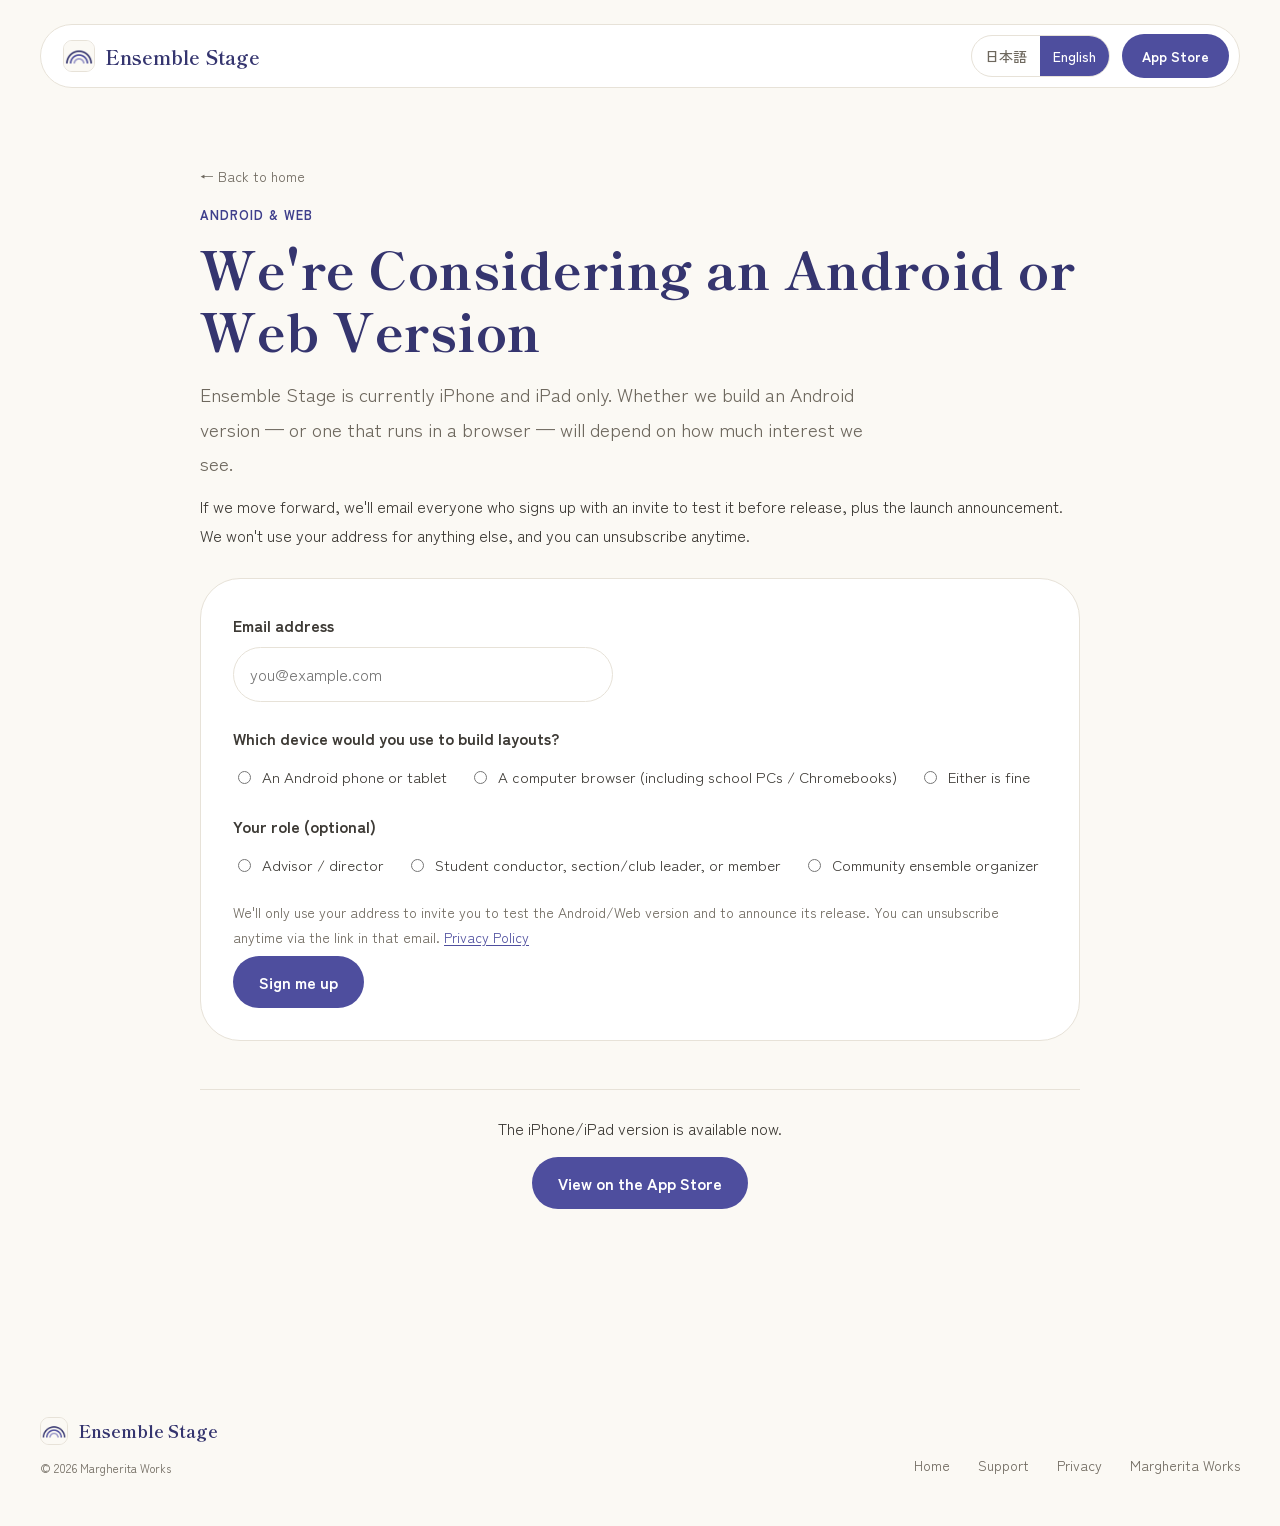
==== android/index.html @ 06848615 "サイト全面刷新（Warm LayoutパターンA）＋実素材の反映 - デザイン刷新：温かいオフホワイト＋1px線＋影なしのトークン（styles.css）を全ページへ適用   （トップ／使い方サポート" ====
<!DOCTYPE html>
<html lang="ja" data-lang="ja">
<head>
<meta charset="utf-8">
<meta name="viewport" content="width=device-width, initial-scale=1">
<title>Android &amp; Web Version — Ensemble Stage / 吹奏楽セッティング</title>
<meta name="description" content="We're deciding whether to build an Android or browser version of Ensemble Stage based on interest — sign up for pre-release testing and launch news. Android版・ブラウザ版は、ご希望の人数を見て開発を検討します。登録で先行案内をお届けします。">
<link rel="canonical" href="https://ensemble-stage.margheritaworks.com/android/">

<!-- OGP -->
<meta property="og:type" content="website">
<meta property="og:url" content="https://ensemble-stage.margheritaworks.com/android/">
<meta property="og:title" content="Android &amp; Web Version — Ensemble Stage / 吹奏楽セッティング">
<meta property="og:description" content="Android版・ブラウザ版は、ご希望の人数を見て開発を検討します。登録で先行案内をお届けします。">
<meta property="og:image" content="https://ensemble-stage.margheritaworks.com/images/og.png">
<meta property="og:image:width" content="1200">
<meta property="og:image:height" content="630">
<meta property="og:locale" content="ja_JP">
<meta name="twitter:card" content="summary_large_image">
<meta name="twitter:title" content="Android &amp; Web Version — Ensemble Stage / 吹奏楽セッティング">
<meta name="twitter:description" content="Android版・ブラウザ版は、ご希望の人数を見て開発を検討します。登録で先行案内をお届けします。">
<meta name="twitter:image" content="https://ensemble-stage.margheritaworks.com/images/og.png">

<meta name="theme-color" content="#FBF9F4">
<meta name="apple-itunes-app" content="app-id=6793795823">
<link rel="preconnect" href="https://fonts.googleapis.com">
<link rel="preconnect" href="https://fonts.gstatic.com" crossorigin>
<link rel="stylesheet" href="https://fonts.googleapis.com/css2?family=Shippori+Mincho+B1:wght@700;800&family=Zen+Kaku+Gothic+New:wght@400;500;700&display=swap">
<link rel="stylesheet" href="../styles.css?v=4">
<script src="../lang.js"></script>
</head>
<body>
<a class="skip" href="#main"><span class="lang-ja">本文へ移動</span><span class="lang-en">Skip to content</span></a>
<div class="nav-wrap">
<nav class="nav" aria-label="メイン">
<a class="brand" href="../index.html"><img class="brand__icon" src="../assets/app-icon.png" width="32" height="32" alt=""><span class="lang-ja">吹奏楽セッティング</span><span class="lang-en">Ensemble Stage</span></a>
<div class="nav__right">
<div class="lang-switch" role="group" aria-label="Language"><button data-lang-btn="ja" type="button">日本語</button><button data-lang-btn="en" type="button">English</button></div>
<a class="btn btn--primary btn--sm" href="https://apps.apple.com/jp/app/id6793795823"><span class="lang-ja">App Storeで見る</span><span class="lang-en">App Store</span></a>
</div>
</nav>
</div>

<main id="main" class="page">
  <p class="back-link"><a href="../index.html">
    <span class="lang-ja">← ホームに戻る</span><span class="lang-en">← Back to home</span>
  </a></p>
  <span class="eyebrow">ANDROID &amp; WEB</span>
  <h1>
    <span class="lang-ja">Android版・Web版を検討しています</span>
    <span class="lang-en">We're Considering an Android or Web Version</span>
  </h1>
  <p class="lead">
    <span class="lang-ja">現在は iPhone・iPad 版のみです。Android 版、またはパソコンのブラウザで使える版は、希望される方の人数を見て作るかどうかを決めます。</span>
    <span class="lang-en">Ensemble Stage is currently iPhone and iPad only. Whether we build an Android version — or one that runs in a browser — will depend on how much interest we see.</span>
  </p>
  <p class="muted">
    <span class="lang-ja">登録いただいた方には、（作ることになった場合）公開前のテスト参加のお願いと、公開のお知らせをメールでお送りします。それ以外の目的には使いません。いつでも解除できます。</span>
    <span class="lang-en">If we move forward, we'll email everyone who signs up with an invite to test it before release, plus the launch announcement. We won't use your address for anything else, and you can unsubscribe anytime.</span>
  </p>

  <form method="post" action="https://api.margheritaworks.com/wish" class="card wish-form" id="wish-form">
    <input type="hidden" name="app" value="ensemble-stage">
    <input type="hidden" name="topic" value="android">
    <input type="hidden" name="src" id="src" value="">
    <input type="hidden" name="return" value="https://ensemble-stage.margheritaworks.com/android/">

    <!-- Honeypot: hidden from people, left blank by real visitors -->
    <div class="hp" aria-hidden="true">
      <label>Website <input type="text" name="website" tabindex="-1" autocomplete="off"></label>
    </div>

    <div class="field">
      <label class="field-label" for="wish-email">
        <span class="lang-ja">メールアドレス</span><span class="lang-en">Email address</span>
      </label>
      <input type="email" id="wish-email" name="email" required maxlength="254"
             inputmode="email" autocomplete="email" placeholder="you@example.com">
    </div>

    <fieldset>
      <legend>
        <span class="lang-ja">配置図を作るとき、どの端末を使いたいですか</span>
        <span class="lang-en">Which device would you use to build layouts?</span>
      </legend>
      <div class="radio-row">
        <label>
          <input type="radio" name="platform_wish" value="android" required>
          <span class="lang-ja">Android のスマートフォン・タブレット</span><span class="lang-en">An Android phone or tablet</span>
        </label>
        <label>
          <input type="radio" name="platform_wish" value="browser" required>
          <span class="lang-ja">パソコンのブラウザ（学校の PC・Chromebook を含む）</span><span class="lang-en">A computer browser (including school PCs / Chromebooks)</span>
        </label>
        <label>
          <input type="radio" name="platform_wish" value="either" required>
          <span class="lang-ja">どちらでもよい</span><span class="lang-en">Either is fine</span>
        </label>
      </div>
    </fieldset>

    <fieldset>
      <legend>
        <span class="lang-ja">あなたの立場（任意）</span><span class="lang-en">Your role (optional)</span>
      </legend>
      <div class="radio-row">
        <label>
          <input type="radio" name="role" value="teacher">
          <span class="lang-ja">顧問・指導者</span><span class="lang-en">Advisor / director</span>
        </label>
        <label>
          <input type="radio" name="role" value="student">
          <span class="lang-ja">学生指揮者・部長・部員</span><span class="lang-en">Student conductor, section/club leader, or member</span>
        </label>
        <label>
          <input type="radio" name="role" value="community">
          <span class="lang-ja">一般団体の運営</span><span class="lang-en">Community ensemble organizer</span>
        </label>
      </div>
    </fieldset>

    <p class="hint">
      <span class="lang-ja">登録いただいたアドレスは、Android 版・Web 版のテスト参加のお願いと公開のお知らせにのみ使います。メール内のリンクからいつでも解除できます。</span>
      <span class="lang-en">We'll only use your address to invite you to test the Android/Web version and to announce its release. You can unsubscribe anytime via the link in that email.</span>
      <a href="../privacy.html"><span class="lang-ja">プライバシーポリシー</span><span class="lang-en">Privacy Policy</span></a>
    </p>

    <button type="submit" class="btn btn--primary submit" id="wish-submit">
      <span class="lang-ja">Android版・Web版を希望する</span><span class="lang-en">Sign me up</span>
    </button>
  </form>

  <div id="thanks" class="flash">
    <span class="lang-ja">登録しました。作ることになったら、テストのお願いをメールでお送りします。</span>
    <span class="lang-en">You're signed up. If we move forward, we'll email you with a testing invite.</span>
  </div>
  <div id="error-email" class="flash flash-error">
    <span class="lang-ja">メールアドレスの形式を確認してください。</span>
    <span class="lang-en">Please check that your email address is valid.</span>
  </div>
  <div id="error-platform" class="flash flash-error">
    <span class="lang-ja">端末の希望を選んでください。</span>
    <span class="lang-en">Please choose a device.</span>
  </div>
  <div id="error-rate" class="flash flash-error">
    <span class="lang-ja">しばらく時間をおいて、もう一度お試しください。</span>
    <span class="lang-en">Please wait a bit and try again.</span>
  </div>

  <p style="margin-top:48px; padding-top:24px; border-top:1px solid var(--line); text-align:center;">
    <span class="lang-ja">iPhone・iPad 版はこちらからご利用いただけます。</span>
    <span class="lang-en">The iPhone/iPad version is available now.</span>
    <br>
    <a class="btn btn--primary" href="https://apps.apple.com/jp/app/id6793795823" target="_blank" rel="noopener" style="margin-top:14px;">
      <span class="lang-ja">App Storeで見る</span><span class="lang-en">View on the App Store</span>
    </a>
  </p>
</main>

<footer class="footer container">
<div class="footer__brand"><a class="brand" href="../index.html"><img class="brand__icon" src="../assets/app-icon.png" width="28" height="28" alt=""><span class="lang-ja">吹奏楽セッティング</span><span class="lang-en">Ensemble Stage</span></a><small>© 2026 Margherita Works</small></div>
<ul class="footer__links">
<li><a href="../index.html"><span class="lang-ja">ホーム</span><span class="lang-en">Home</span></a></li>
<li><a href="../support.html"><span class="lang-ja">使い方・サポート</span><span class="lang-en">Support</span></a></li>
<li><a href="../privacy.html"><span class="lang-ja">プライバシーポリシー</span><span class="lang-en">Privacy</span></a></li>
<li><a href="https://margheritaworks.com">Margherita Works</a></li>
</ul>
</footer>

<script>
  // Copy ?src= (e.g. ?src=faq) into the hidden field. The form still works with JS disabled.
  document.getElementById('src').value =
    (new URLSearchParams(location.search).get('src') || '').slice(0, 16);
  // Prevent double submission while still allowing normal (non-JS) form posting.
  document.getElementById('wish-form').addEventListener('submit', function () {
    var btn = document.getElementById('wish-submit');
    btn.disabled = true;
    setTimeout(function () { btn.disabled = false; }, 8000);
  });
</script>
<script defer src="https://static.cloudflareinsights.com/beacon.min.js" data-cf-beacon='{"token": "080f9a36ec824583b4e20d654374ac38"}'></script>
</body>
</html>
---- styles.css ----
/* 吹奏楽セッティング サポートサイト — パターンA「ギャラリー」
   トークンの正本は docs/sitedesign_update/DESIGN.md。値を変えるときは両方を更新する。 */

:root {
  /* 面 */
  --bg: #FBF9F4;            /* brandCanvas：ページ背景 */
  --surface: #FFFFFF;       /* カード・ナビ */
  --fill: #EFECE4;          /* 動画の下地 */
  --line: #E7E2D8;          /* hairline：1px の境界線 */
  /* 文字 */
  --heading: #35356F;       /* brandArchOuter：見出し */
  --text: #3D3A35;          /* 本文 */
  --muted: #6E685E;         /* 補助（textSecondary を AA 用に濃くした値） */
  /* アクセント */
  --accent: #4E4E9E;
  --on-accent: #FFFFFF;
  --accent-tint: #E9E9F6;
  --on-accent-tint: #3F3F8C;
  --arch-inner: #9A98C9;    /* 波線・タグの線 */
  /* 装飾（楽器色・背景のにじみ専用） */
  --wash-flute: #B8D654;
  --wash-sax: #F5CC47;
  --wash-trumpet: #D961A8;
  --wash-trombone: #8F75C2;
  --wash-arch: #9A98C9;

  --font-display: "Shippori Mincho B1", "Hiragino Mincho ProN", "Yu Mincho", serif;
  --font-body: "Zen Kaku Gothic New", "Hiragino Sans", "Hiragino Kaku Gothic ProN", "Yu Gothic", sans-serif;

  --r-card: 40px;
  --r-media: 30px;
  --r-frame: 64px;
  --r-pill: 999px;

  --page-max: 1200px;
  --gutter: 24px;
  --section-gap: 120px;
  --card-pad: 32px;
}

*, *::before, *::after { box-sizing: border-box; }
html { scroll-behavior: smooth; scroll-padding-top: calc(96px + env(safe-area-inset-top, 0px)); -webkit-text-size-adjust: 100%; }
body {
  margin: 0;
  background: var(--bg);
  color: var(--text);
  font-family: var(--font-body);
  font-size: 16px;
  line-height: 1.8;
  padding-top: env(safe-area-inset-top, 0px);
  padding-bottom: env(safe-area-inset-bottom, 0px);
}
img, video { max-width: 100%; height: auto; display: block; }
a { color: inherit; }
h1, h2, h3 { font-family: var(--font-display); color: var(--heading); letter-spacing: 0.01em; margin: 0; }
p { margin: 0; }
ul, ol { margin: 0; padding: 0; list-style: none; }
:focus-visible { outline: 2px solid var(--accent); outline-offset: 3px; border-radius: 8px; }

.skip { position: absolute; left: -9999px; }
.skip:focus { left: 16px; top: 16px; z-index: 10; background: var(--surface); padding: 8px 16px; border-radius: var(--r-pill); }

.container { width: min(var(--page-max), 100% - 2 * var(--gutter)); margin-inline: auto; }

/* ボタン：すべてピル。塗りは 1 画面 1〜2 個まで */
.btn {
  display: inline-flex; align-items: center; justify-content: center; gap: 8px;
  min-height: 52px; padding: 0 26px; border-radius: var(--r-pill);
  font: 700 16px/1 var(--font-body); text-decoration: none; white-space: nowrap;
  transition: opacity .08s ease-out;
}
.btn:active { opacity: .82; }
.btn--sm { min-height: 44px; padding: 0 20px; font-size: 14px; }
.btn--primary { background: var(--accent); color: var(--on-accent); }
.btn--ghost { background: var(--surface); color: var(--text); border: 1px solid var(--line); }

/* ナビ：浮いたピル */
.nav-wrap { position: sticky; top: 0; z-index: 5; padding: 24px var(--gutter) 0; top: env(safe-area-inset-top, 0px); }
.nav {
  max-width: var(--page-max); margin: 0 auto; height: 64px;
  background: var(--surface); border: 1px solid var(--line); border-radius: 40px;
  padding: 0 10px 0 22px; display: flex; align-items: center; justify-content: space-between; gap: 16px;
}
.brand { display: inline-flex; align-items: center; gap: 10px; text-decoration: none; color: var(--heading); font: 700 19px/1 var(--font-display); }
.nav__links { display: flex; gap: 30px; font-size: 15px; font-weight: 500; }
.nav__links a { text-decoration: none; }
.nav__links a:hover { color: var(--accent); }

/* ヒーロー */
.hero { padding: 88px 0 64px; display: flex; flex-direction: column; align-items: center; gap: 28px; text-align: center; }
.tag { display: inline-flex; padding: 6px 14px; border-radius: var(--r-pill); border: 1px solid var(--arch-inner); color: var(--on-accent-tint); font-size: 14px; font-weight: 500; line-height: 1.5; }
.hero h1 { font-size: clamp(40px, 6.2vw, 76px); line-height: 1.2; font-weight: 800; }
.mark { position: relative; display: inline-block; }
.squiggle { position: absolute; left: -6px; bottom: -0.14em; width: calc(100% + 12px); height: 0.3em; }
.squiggle path { fill: none; stroke: var(--arch-inner); stroke-width: 7; stroke-linecap: round; }
.lead { max-width: 700px; font-size: clamp(16px, 1.6vw, 19px); }
.actions { display: flex; gap: 12px; flex-wrap: wrap; justify-content: center; padding-top: 4px; }

/* 製品画面の枠：背景のにじみは画像の後ろだけに使う */
.showcase { position: relative; overflow: hidden; padding: 40px var(--gutter); }
.showcase__wash i { position: absolute; display: block; filter: blur(2px); }
.showcase__wash i:nth-child(1) { left: 3%;  top: 8%;  width: 36%; height: 55%; background: var(--wash-flute);    opacity: .30; border-radius: 46% 54% 58% 42% / 52% 44% 56% 48%; }
.showcase__wash i:nth-child(2) { right: -2%; top: 2%; width: 39%; height: 58%; background: var(--wash-trumpet);  opacity: .20; border-radius: 58% 42% 40% 60% / 44% 56% 44% 56%; }
.showcase__wash i:nth-child(3) { left: 18%; bottom: -6%; width: 44%; height: 52%; background: var(--wash-sax);   opacity: .30; border-radius: 50% 50% 42% 58% / 58% 46% 54% 42%; }
.showcase__wash i:nth-child(4) { right: 0;  bottom: 0;  width: 33%; height: 48%; background: var(--wash-trombone); opacity: .25; border-radius: 44% 56% 60% 40%; }
.showcase__wash i:nth-child(5) { left: 42%; top: 15%;  width: 29%; height: 45%; background: var(--wash-arch);     opacity: .35; border-radius: 50%; }
.showcase__frame {
  position: relative; max-width: 1160px; margin: 0 auto;
  background: rgba(255, 255, 255, .72); border: 1px solid rgba(231, 226, 216, .9);
  border-radius: var(--r-frame); padding: clamp(20px, 4vw, 40px) clamp(12px, 3vw, 40px);
  display: flex; justify-content: center;
}
.showcase__frame img { width: min(1000px, 100%); }

/* 想定する利用者 */
.audience { padding-top: 72px; display: flex; flex-direction: column; align-items: center; gap: 22px; text-align: center; }
.audience p { font-size: 15px; color: var(--muted); }
.audience ul { display: flex; flex-wrap: wrap; justify-content: center; gap: 12px 44px; font-size: 20px; font-weight: 700; }

/* セクション共通 */
.section { padding-top: var(--section-gap); }
.section__head { display: flex; flex-direction: column; align-items: center; gap: 16px; text-align: center; margin-bottom: 56px; }
.section__head h2 { font-size: clamp(32px, 4vw, 48px); line-height: 1.25; font-weight: 800; }
.section__head p { max-width: 640px; font-size: 18px; }

.grid { display: grid; gap: var(--gutter); }
.grid--2 { grid-template-columns: repeat(2, minmax(0, 1fr)); }
.grid--3 { grid-template-columns: repeat(3, minmax(0, 1fr)); }
.grid--4 { grid-template-columns: repeat(4, minmax(0, 1fr)); gap: 20px; }

/* カード：白・1px 線・角丸 40・影なし */
.card { background: var(--surface); border: 1px solid var(--line); border-radius: var(--r-card); }
.feature { padding: var(--card-pad); display: flex; flex-direction: column; gap: 16px; }
.feature h3 { font-size: 26px; line-height: 1.35; font-weight: 800; margin-top: 6px; }
.card__visual { height: 210px; border-radius: 26px; background: var(--accent-tint); padding: 22px; overflow: hidden; display: flex; align-items: center; justify-content: center; }
.icon-badge { width: 48px; height: 48px; border-radius: var(--r-pill); background: var(--accent-tint); color: var(--on-accent-tint); display: inline-flex; align-items: center; justify-content: center; }

/* 楽器色の丸（色はアプリの InstrumentStyle と同じ） */
.inst { width: 50px; height: 50px; border-radius: var(--r-pill); background: var(--c); color: var(--fg); font: 700 13px/1 var(--font-body); display: inline-flex; align-items: center; justify-content: center; flex-shrink: 0; }
.inst--sm { width: 30px; height: 30px; font-size: 10px; }
.inst--lg { width: 64px; height: 64px; font-size: 16px; }
.inst--guest { border: 2px dashed #FFFFFF; outline: 2px dashed var(--heading); outline-offset: 4px; }

.roster { width: 100%; background: var(--surface); border: 1px solid var(--line); border-radius: 14px; overflow: hidden; }
.roster li { display: flex; align-items: center; gap: 10px; padding: 9px 12px; }
.roster li + li { border-top: 1px solid #F4F1EA; }
.roster__name { flex-grow: 1; display: flex; flex-direction: column; font-size: 13px; font-weight: 700; color: #211F1C; line-height: 1.4; }
.roster__name small { font-size: 10px; font-weight: 400; color: var(--muted); }
.chip { font-size: 10px; padding: 2px 8px; border-radius: var(--r-pill); background: #F3F0E9; color: var(--muted); }
.palette { display: grid; grid-template-columns: repeat(5, minmax(0, 1fr)); gap: 12px; justify-items: center; }
.guest { margin: 0; display: flex; gap: 40px; }
.guest > span { display: flex; flex-direction: column; align-items: center; gap: 10px; }
.guest figcaption { font-size: 13px; }

/* 動画 */
.videos { display: grid; grid-template-columns: 1.6fr 1fr; gap: var(--gutter); }
.video { padding: 12px; display: flex; flex-direction: column; }
.video__media { position: relative; height: 470px; border-radius: var(--r-media); overflow: hidden; background: var(--fill); }
.video__media video { width: 100%; height: 100%; object-fit: contain; }
.video__play {
  position: absolute; inset: 0; margin: auto; width: max-content; height: max-content;
  display: inline-flex; align-items: center; gap: 14px; padding: 10px 22px 10px 10px;
  border-radius: var(--r-pill); border: 1px solid var(--line); background: rgba(255, 255, 255, .94);
  color: #211F1C; font: 700 15px/1 var(--font-body); cursor: pointer;
}
.video__play { z-index: 1; }
.video__play[hidden] { display: none; }
.video__media:has(.video__play:not([hidden]))::after { content: ""; position: absolute; inset: 0; background: rgba(33, 31, 28, .18); }
.video__play-icon { width: 60px; height: 60px; border-radius: var(--r-pill); background: var(--accent); color: var(--on-accent); display: inline-flex; align-items: center; justify-content: center; }
.video--ipad .video__play-icon { width: 76px; height: 76px; }
.video__body { padding: 20px 20px 16px; display: flex; flex-direction: column; gap: 6px; }
.video__body h3 { font-size: 22px; font-weight: 800; }
.video__body p { font-size: 15px; line-height: 1.7; }

/* はじめかた（順番のある内容なので番号を付ける） */
.step { padding: 28px; display: flex; flex-direction: column; gap: 12px; }
.step__num { width: 40px; height: 40px; border-radius: var(--r-pill); background: var(--accent-tint); color: var(--on-accent-tint); font-weight: 700; font-size: 17px; display: inline-flex; align-items: center; justify-content: center; }
.step h3 { font-size: 20px; line-height: 1.4; font-weight: 800; }
.step p { font-size: 15px; line-height: 1.75; }

/* よくある質問 */
.faq { max-width: 960px; margin: 0 auto; padding: 8px 48px; }
.faq details + details { border-top: 1px solid var(--line); }
.faq summary { list-style: none; display: flex; justify-content: space-between; align-items: center; gap: 20px; padding: 26px 0; cursor: pointer; min-height: 44px; }
.faq summary::-webkit-details-marker { display: none; }
.faq summary h3 { font-size: 20px; font-weight: 700; line-height: 1.5; }
.faq .chev { color: var(--muted); flex-shrink: 0; transition: transform .08s ease-out; }
.faq details[open] .chev { transform: rotate(180deg); }
.faq details p { padding-bottom: 26px; max-width: 820px; }

/* お問い合わせ */
.contact { padding: 40px; display: flex; flex-direction: column; gap: 14px; align-items: flex-start; color: var(--on-accent-tint); }
.contact--primary { background: var(--accent-tint); }
.contact h2 { font-size: 28px; font-weight: 800; }
.contact p { color: var(--text); }
.contact .btn { margin-top: 8px; min-height: 48px; font-size: 15px; }

/* フッター */
.footer { padding: 64px 0 48px; margin-top: var(--section-gap); display: flex; justify-content: space-between; align-items: flex-end; gap: 24px; flex-wrap: wrap; color: var(--muted); font-size: 14px; }
.footer__brand { display: flex; flex-direction: column; gap: 12px; }
.footer .brand { font-size: 17px; }
.footer__links { display: flex; gap: 28px; flex-wrap: wrap; }
.footer__links a { text-decoration: none; }

/* レスポンシブ */
@media (max-width: 1024px) {
  :root { --section-gap: 96px; }
  .grid--3 { grid-template-columns: repeat(2, minmax(0, 1fr)); }
  .grid--4 { grid-template-columns: repeat(2, minmax(0, 1fr)); }
  .videos { grid-template-columns: 1fr; }
  .video__media { height: auto; aspect-ratio: 16 / 11; }
  .video--iphone .video__media { aspect-ratio: 4 / 5; max-height: 560px; }
  .nav__links { gap: 20px; }
}
@media (max-width: 760px) {
  :root { --gutter: 16px; --section-gap: 80px; --card-pad: 24px; --r-card: 28px; --r-frame: 36px; }
  .nav-wrap { padding-top: 12px; }
  .nav { height: 56px; padding-left: 16px; }
  .nav__links { display: none; }
  .brand span { font-size: 16px; }
  .hero { padding: 56px 0 40px; }
  .actions .btn { width: 100%; }
  .grid--2, .grid--3, .grid--4 { grid-template-columns: 1fr; }
  .audience ul { font-size: 16px; gap: 8px 20px; }
  .section__head { margin-bottom: 36px; }
  .section__head p { font-size: 16px; }
  .feature h3 { font-size: 22px; }
  .faq { padding: 4px 24px; }
  .faq summary h3 { font-size: 17px; }
  .contact { padding: 28px; }
}
@media (max-width: 420px) {
  .btn--sm span { display: none; }
  .btn--sm { width: 44px; padding: 0; }
}
@media (prefers-reduced-motion: reduce) {
  html { scroll-behavior: auto; }
  * { transition: none !important; }
}

/* ============================================================
   追加：実アプリアイコン・ヒーロー背景写真・サブページ（使い方 / プライバシー / Android希望）
   ============================================================ */

/* 言語切り替え（サブページはバイリンガル。<html data-lang> で切り替え） */
html[data-lang="en"] .lang-ja { display: none !important; }
html[data-lang="ja"] .lang-en { display: none !important; }

/* ブランド：実アプリアイコンのタイル */
.brand__icon { width: 32px; height: 32px; border-radius: 9px; border: 1px solid var(--line); display: block; flex-shrink: 0; background: var(--bg); }
.footer .brand__icon { width: 28px; height: 28px; }

/* ヒーロー背景写真（差し替え用プレースホルダ）。full-bleed の帯として置く */
.topband { position: relative; }
.hero-photo { position: absolute; inset: 0; z-index: 0; overflow: hidden; background: url("assets/hero-photo.png?v=3") center 68% / cover no-repeat; }
.hero-photo::after { content: ""; position: absolute; inset: 0; background: linear-gradient(180deg, rgba(251,249,244,.68) 0%, rgba(251,249,244,.78) 44%, rgba(251,249,244,.90) 76%, rgba(251,249,244,.98) 92%, var(--bg) 100%); }
.topband .hero { position: relative; z-index: 1; }
/* 写真の上でも見出しが読めるよう、淡いクリームの光彩で文字を分離する */
.topband .hero h1 { text-shadow: 0 1px 12px rgba(251,249,244,.85), 0 0 2px rgba(251,249,244,.9); }
.topband .hero .lead, .topband .hero .tag { text-shadow: 0 1px 8px rgba(251,249,244,.9); }

/* 浮いたナビの右側（サブページ：言語切り替え＋App Store） */
.nav__right { display: inline-flex; align-items: center; gap: 12px; }
.lang-switch { display: inline-flex; flex-shrink: 0; border: 1px solid var(--line); border-radius: var(--r-pill); overflow: hidden; background: var(--surface); }
.lang-switch button { border: 0; background: transparent; color: var(--muted); font: 500 14px/1 var(--font-body); padding: 8px 13px; min-height: 40px; cursor: pointer; white-space: nowrap; }
.lang-switch button.active { background: var(--accent); color: var(--on-accent); }

/* 読みもの（プロース）ページ */
.page { width: min(880px, 100% - 2 * var(--gutter)); margin-inline: auto; padding-top: 64px; padding-bottom: 24px; }
.page .eyebrow { display: block; color: var(--on-accent-tint); font-size: 13px; font-weight: 700; letter-spacing: .08em; margin-bottom: 10px; }
.page h1 { font-size: clamp(32px, 5vw, 52px); line-height: 1.2; font-weight: 800; }
.page .lead { font-size: clamp(16px, 1.6vw, 19px); color: var(--muted); margin-top: 16px; }
.page h2 { font-size: clamp(24px, 3vw, 32px); line-height: 1.3; font-weight: 800; margin-top: 64px; padding-top: 28px; border-top: 1px solid var(--line); }
.page h3 { font-size: 20px; line-height: 1.4; font-weight: 700; margin-top: 32px; }
.page p { margin-top: 12px; }
.page a { color: var(--accent); text-decoration: underline; text-underline-offset: 2px; }
.page ul, .page ol { padding-left: 1.3em; margin-top: 12px; }
.page ul { list-style: disc; }
.page ol { list-style: decimal; }
.page li { margin: 8px 0; }
.page code { font-family: ui-monospace, SFMono-Regular, Menlo, Consolas, monospace; background: var(--fill); padding: 1px 6px; border-radius: 6px; font-size: .92em; }
.page pre.mono { font-family: ui-monospace, SFMono-Regular, Menlo, Consolas, monospace; display: block; padding: 16px 18px; margin-top: 14px; overflow-x: auto; border: 1px solid var(--line); border-radius: 18px; background: var(--surface); font-size: 14px; line-height: 1.7; }
.page table { width: 100%; border-collapse: collapse; margin-top: 16px; font-size: 15px; background: var(--surface); border: 1px solid var(--line); border-radius: 18px; overflow: hidden; }
.page th, .page td { text-align: left; padding: 11px 14px; border-bottom: 1px solid var(--line); }
.page th { background: var(--fill); font-weight: 700; }
.page tr:last-child td { border-bottom: 0; }
.note { background: var(--accent-tint); border: 1px solid #D9D8EE; border-radius: 18px; padding: 16px 18px; margin-top: 18px; color: var(--on-accent-tint); }
.back-link { margin-bottom: 14px; font-size: 14px; }
.back-link a { color: var(--muted); text-decoration: none; }
.back-link a:hover { color: var(--accent); }

/* プロース内のボタン：ピル塗り（.page a の色指定に負けないよう明示） */
.page .btn { text-decoration: none; }
.page .btn--primary { color: var(--on-accent); }
.page .btn--ghost { color: var(--text); }

/* 目次つき 2 カラム（サポートページ） */
.doc { display: grid; grid-template-columns: 236px minmax(0, 1fr); gap: 48px; align-items: start; padding-top: 40px; padding-bottom: 24px; }
.doc > .page { width: auto; max-width: 760px; margin-inline: 0; padding-top: 0; padding-bottom: 0; }
.toc { position: sticky; top: calc(96px + env(safe-area-inset-top, 0px)); align-self: start; max-height: calc(100vh - 120px); overflow-y: auto; }
.toc .back-link { margin-bottom: 16px; }
.toc .back-link a { display: inline-flex; align-items: center; gap: 6px; color: var(--muted); text-decoration: none; font-size: 14px; }
.toc .back-link a:hover { color: var(--accent); }
.toc__title { font-size: 12px; font-weight: 700; letter-spacing: .08em; color: var(--muted); margin: 4px 0 8px 12px; }
.toc ol { list-style: none; padding: 0; margin: 0; counter-reset: none; }
.toc li { margin: 0; }
.toc a { display: block; padding: 7px 12px; border-radius: 10px; color: var(--muted); text-decoration: none; font-size: 14px; line-height: 1.4; }
.toc a:hover { background: var(--fill); color: var(--text); }
@media (max-width: 900px) {
  .doc { grid-template-columns: 1fr; }
  .toc { display: none; }
}

/* ステップ番号付きリスト（プロース内） */
.page ol.steps { counter-reset: step; list-style: none; padding-left: 0; }
.page ol.steps > li { position: relative; padding-left: 46px; margin: 14px 0; }
.page ol.steps > li::before { counter-increment: step; content: counter(step); position: absolute; left: 0; top: 0; width: 32px; height: 32px; border-radius: var(--r-pill); background: var(--accent-tint); color: var(--on-accent-tint); font-weight: 700; font-size: 15px; display: inline-flex; align-items: center; justify-content: center; }

/* スクリーンショット */
.shots { display: flex; flex-wrap: wrap; gap: 20px; justify-content: center; margin-top: 20px; }
.shots figure { flex: 1 1 240px; max-width: 300px; margin: 0; text-align: center; }
.shots img { width: 100%; border: 1px solid var(--line); border-radius: 22px; background: var(--surface); }
.shots figcaption { color: var(--muted); font-size: 14px; margin-top: 10px; }

/* Android・Web版の希望フォーム */
.wish-form { margin: 28px 0; padding: var(--card-pad); }
.wish-form .field { margin-bottom: 22px; }
.wish-form .field-label { display: block; font-weight: 700; margin-bottom: 8px; }
.wish-form input[type="email"] { width: 100%; max-width: 380px; padding: 12px 16px; border: 1px solid var(--line); border-radius: var(--r-pill); font: inherit; background: var(--surface); color: var(--text); }
.wish-form textarea { width: 100%; padding: 12px 16px; border: 1px solid var(--line); border-radius: 18px; font: inherit; line-height: 1.7; background: var(--surface); color: var(--text); resize: vertical; min-height: 132px; }
.wish-form input[type="email"]:focus-visible, .wish-form input[type="radio"]:focus-visible, .wish-form textarea:focus-visible { outline: 2px solid var(--accent); outline-offset: 2px; }
.wish-form fieldset { border: 0; padding: 0; margin: 0 0 22px; }
.wish-form legend { font-weight: 700; margin-bottom: 10px; padding: 0; }
.wish-form .radio-row { display: flex; flex-wrap: wrap; gap: 10px 22px; }
.wish-form .radio-row label { display: flex; align-items: center; gap: 8px; font-size: 15px; cursor: pointer; }
.wish-form .hint { color: var(--muted); font-size: 14px; margin-top: 12px; }
.wish-form .submit { border: 0; cursor: pointer; margin-top: 6px; }
.wish-form .submit:disabled { opacity: .6; cursor: default; }
.hp { position: absolute; left: -9999px; width: 1px; height: 1px; overflow: hidden; }
.flash { display: none; margin-top: 20px; padding: 16px 18px; border-radius: 18px; background: var(--accent-tint); color: var(--on-accent-tint); }
.flash-error { background: #FBEAEA; color: #7A2E2E; }
.flash:target { display: block; }

@media (max-width: 760px) {
  .page h2 { margin-top: 48px; }
}
@media (max-width: 420px) {
  .lang-switch button { padding: 8px 10px; }
}
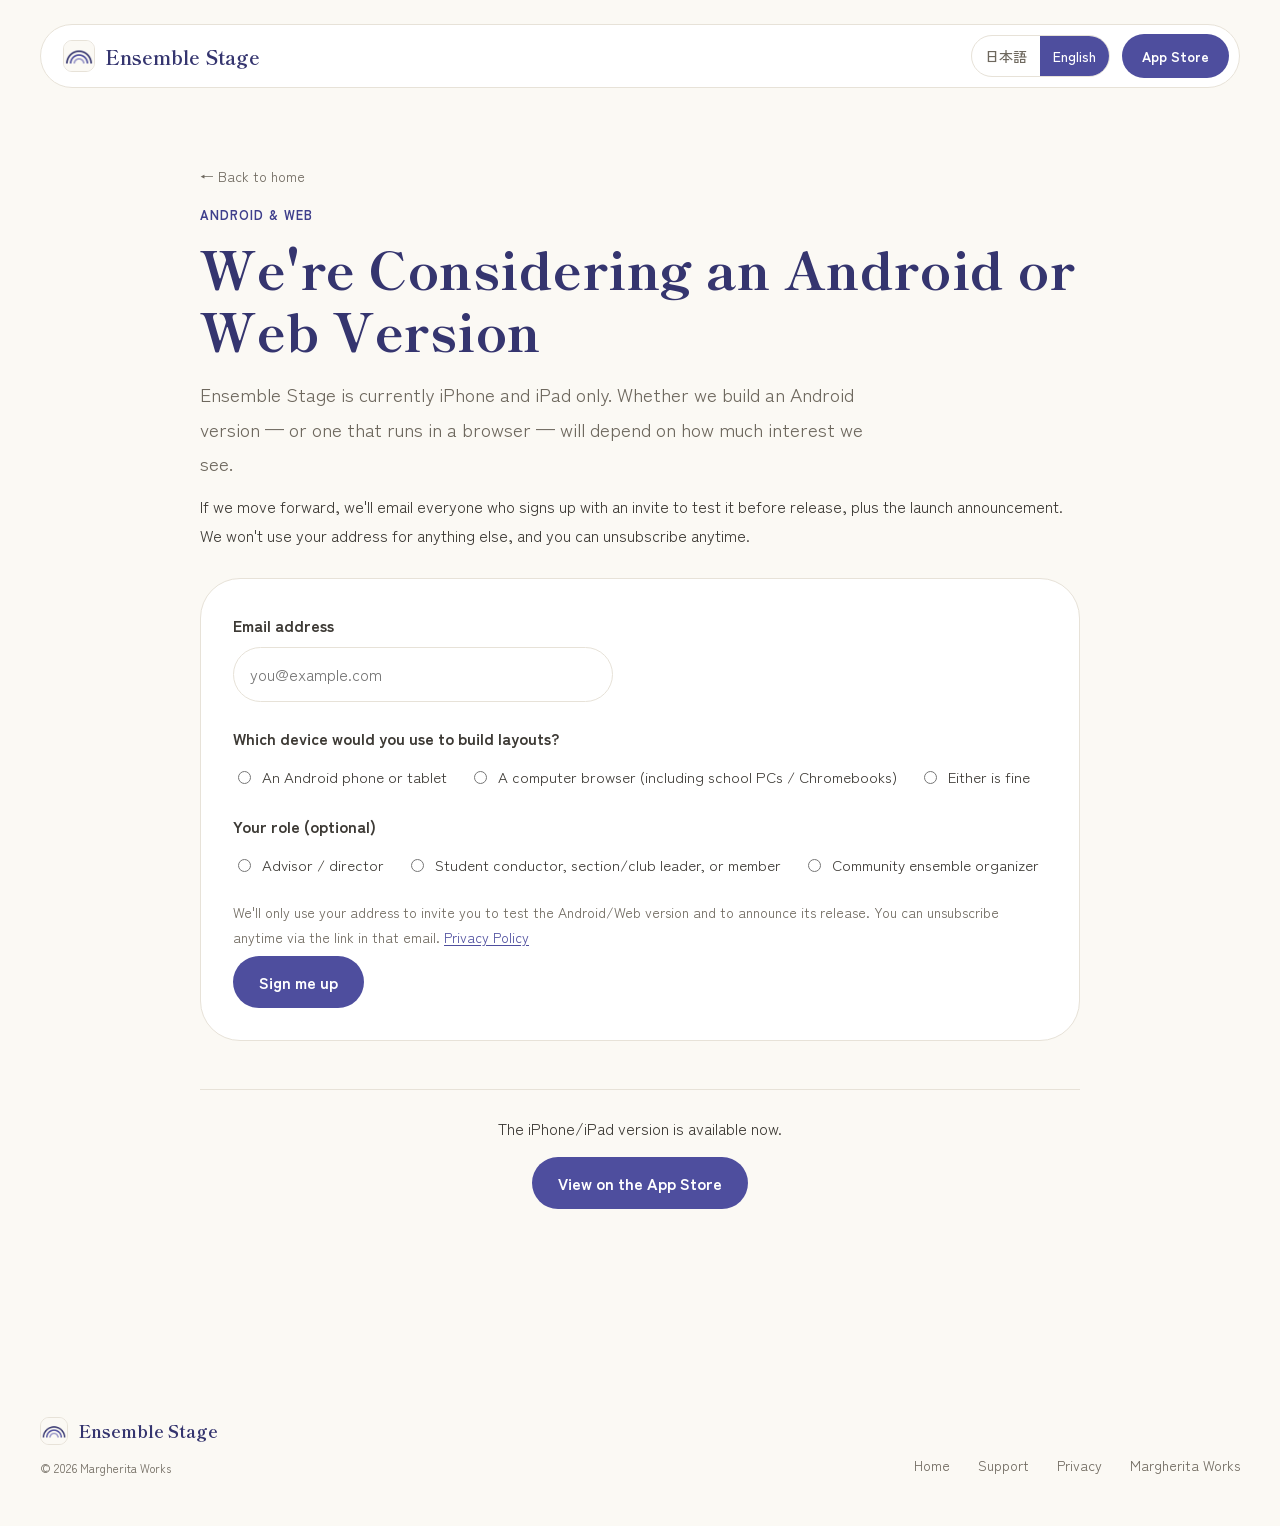
==== commit d0bf7e13: "モバイルのナビに「サポート」リンクを常時表示 - スマホ幅ではナビのリンク一覧が非表示になり、サポートページへ入れなかった問題に対応。 - ブランドとApp Storeボタンの間に、モバイルのみ表示す" ====
--- a/android/index.html
+++ b/android/index.html
@@ -26,7 +26,7 @@
 <link rel="preconnect" href="https://fonts.googleapis.com">
 <link rel="preconnect" href="https://fonts.gstatic.com" crossorigin>
 <link rel="stylesheet" href="https://fonts.googleapis.com/css2?family=Shippori+Mincho+B1:wght@700;800&family=Zen+Kaku+Gothic+New:wght@400;500;700&display=swap">
-<link rel="stylesheet" href="../styles.css?v=4">
+<link rel="stylesheet" href="../styles.css?v=6">
 <script src="../lang.js"></script>
 </head>
 <body>
--- a/styles.css
+++ b/styles.css
@@ -81,10 +81,12 @@
   background: var(--surface); border: 1px solid var(--line); border-radius: 40px;
   padding: 0 10px 0 22px; display: flex; align-items: center; justify-content: space-between; gap: 16px;
 }
-.brand { display: inline-flex; align-items: center; gap: 10px; text-decoration: none; color: var(--heading); font: 700 19px/1 var(--font-display); }
+.brand { display: inline-flex; align-items: center; gap: 10px; text-decoration: none; color: var(--heading); font: 700 19px/1 var(--font-display); white-space: nowrap; }
 .nav__links { display: flex; gap: 30px; font-size: 15px; font-weight: 500; }
 .nav__links a { text-decoration: none; }
 .nav__links a:hover { color: var(--accent); }
+/* モバイルで常時見えるサポートリンク（デスクトップは nav__links が担う） */
+.nav__support { display: none; }
 
 /* ヒーロー */
 .hero { padding: 88px 0 64px; display: flex; flex-direction: column; align-items: center; gap: 28px; text-align: center; }
@@ -217,6 +219,7 @@
   .nav-wrap { padding-top: 12px; }
   .nav { height: 56px; padding-left: 16px; }
   .nav__links { display: none; }
+  .nav__support { display: inline-flex; align-items: center; min-height: 44px; padding: 0 12px; margin-left: auto; color: var(--accent); font-weight: 700; font-size: 14px; text-decoration: none; white-space: nowrap; }
   .brand span { font-size: 16px; }
   .hero { padding: 56px 0 40px; }
   .actions .btn { width: 100%; }
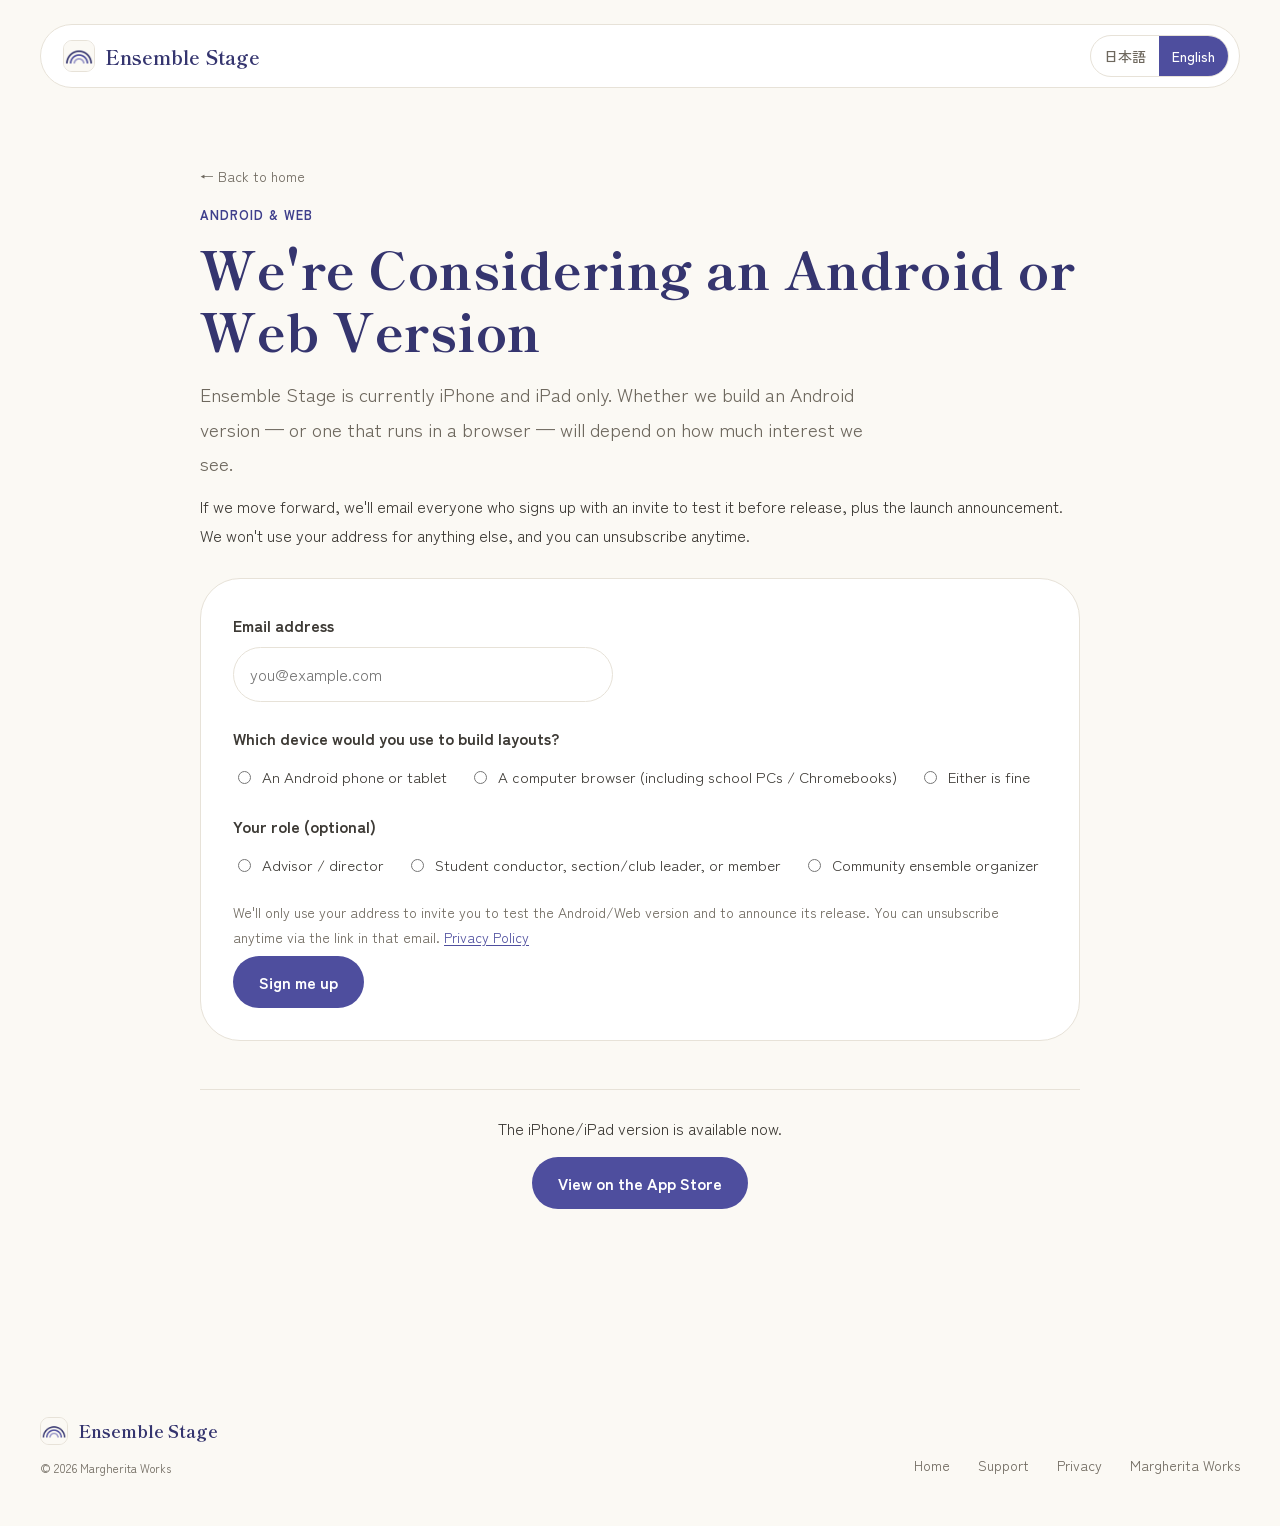
==== commit f7d44058: "モバイルのサポート等サブページのナビを整理 - サブページ（support/privacy/android/unsubscribed）のナビからApp Storeボタンを削除   （サポート等は既に利" ====
--- a/android/index.html
+++ b/android/index.html
@@ -26,7 +26,7 @@
 <link rel="preconnect" href="https://fonts.googleapis.com">
 <link rel="preconnect" href="https://fonts.gstatic.com" crossorigin>
 <link rel="stylesheet" href="https://fonts.googleapis.com/css2?family=Shippori+Mincho+B1:wght@700;800&family=Zen+Kaku+Gothic+New:wght@400;500;700&display=swap">
-<link rel="stylesheet" href="../styles.css?v=6">
+<link rel="stylesheet" href="../styles.css?v=9">
 <script src="../lang.js"></script>
 </head>
 <body>
@@ -36,7 +36,6 @@
 <a class="brand" href="../index.html"><img class="brand__icon" src="../assets/app-icon.png" width="32" height="32" alt=""><span class="lang-ja">吹奏楽セッティング</span><span class="lang-en">Ensemble Stage</span></a>
 <div class="nav__right">
 <div class="lang-switch" role="group" aria-label="Language"><button data-lang-btn="ja" type="button">日本語</button><button data-lang-btn="en" type="button">English</button></div>
-<a class="btn btn--primary btn--sm" href="https://apps.apple.com/jp/app/id6793795823"><span class="lang-ja">App Storeで見る</span><span class="lang-en">App Store</span></a>
 </div>
 </nav>
 </div>
--- a/styles.css
+++ b/styles.css
@@ -217,10 +217,14 @@
 @media (max-width: 760px) {
   :root { --gutter: 16px; --section-gap: 80px; --card-pad: 24px; --r-card: 28px; --r-frame: 36px; }
   .nav-wrap { padding-top: 12px; }
-  .nav { height: 56px; padding-left: 16px; }
+  .nav { height: 56px; padding-left: 16px; gap: 10px; }
   .nav__links { display: none; }
   .nav__support { display: inline-flex; align-items: center; min-height: 44px; padding: 0 12px; margin-left: auto; color: var(--accent); font-weight: 700; font-size: 14px; text-decoration: none; white-space: nowrap; }
   .brand span { font-size: 16px; }
+  /* サブページ（言語切替あり）はモバイルでブランド名を隠しアイコンのみ表示。
+     言語切替・ボタンとの重なりを防ぐ。トップページのブランド（lang class 無し）は影響なし。 */
+  .brand .lang-ja, .brand .lang-en { display: none; }
+  .nav__right, .lang-switch { flex-shrink: 0; }
   .hero { padding: 56px 0 40px; }
   .actions .btn { width: 100%; }
   .grid--2, .grid--3, .grid--4 { grid-template-columns: 1fr; }
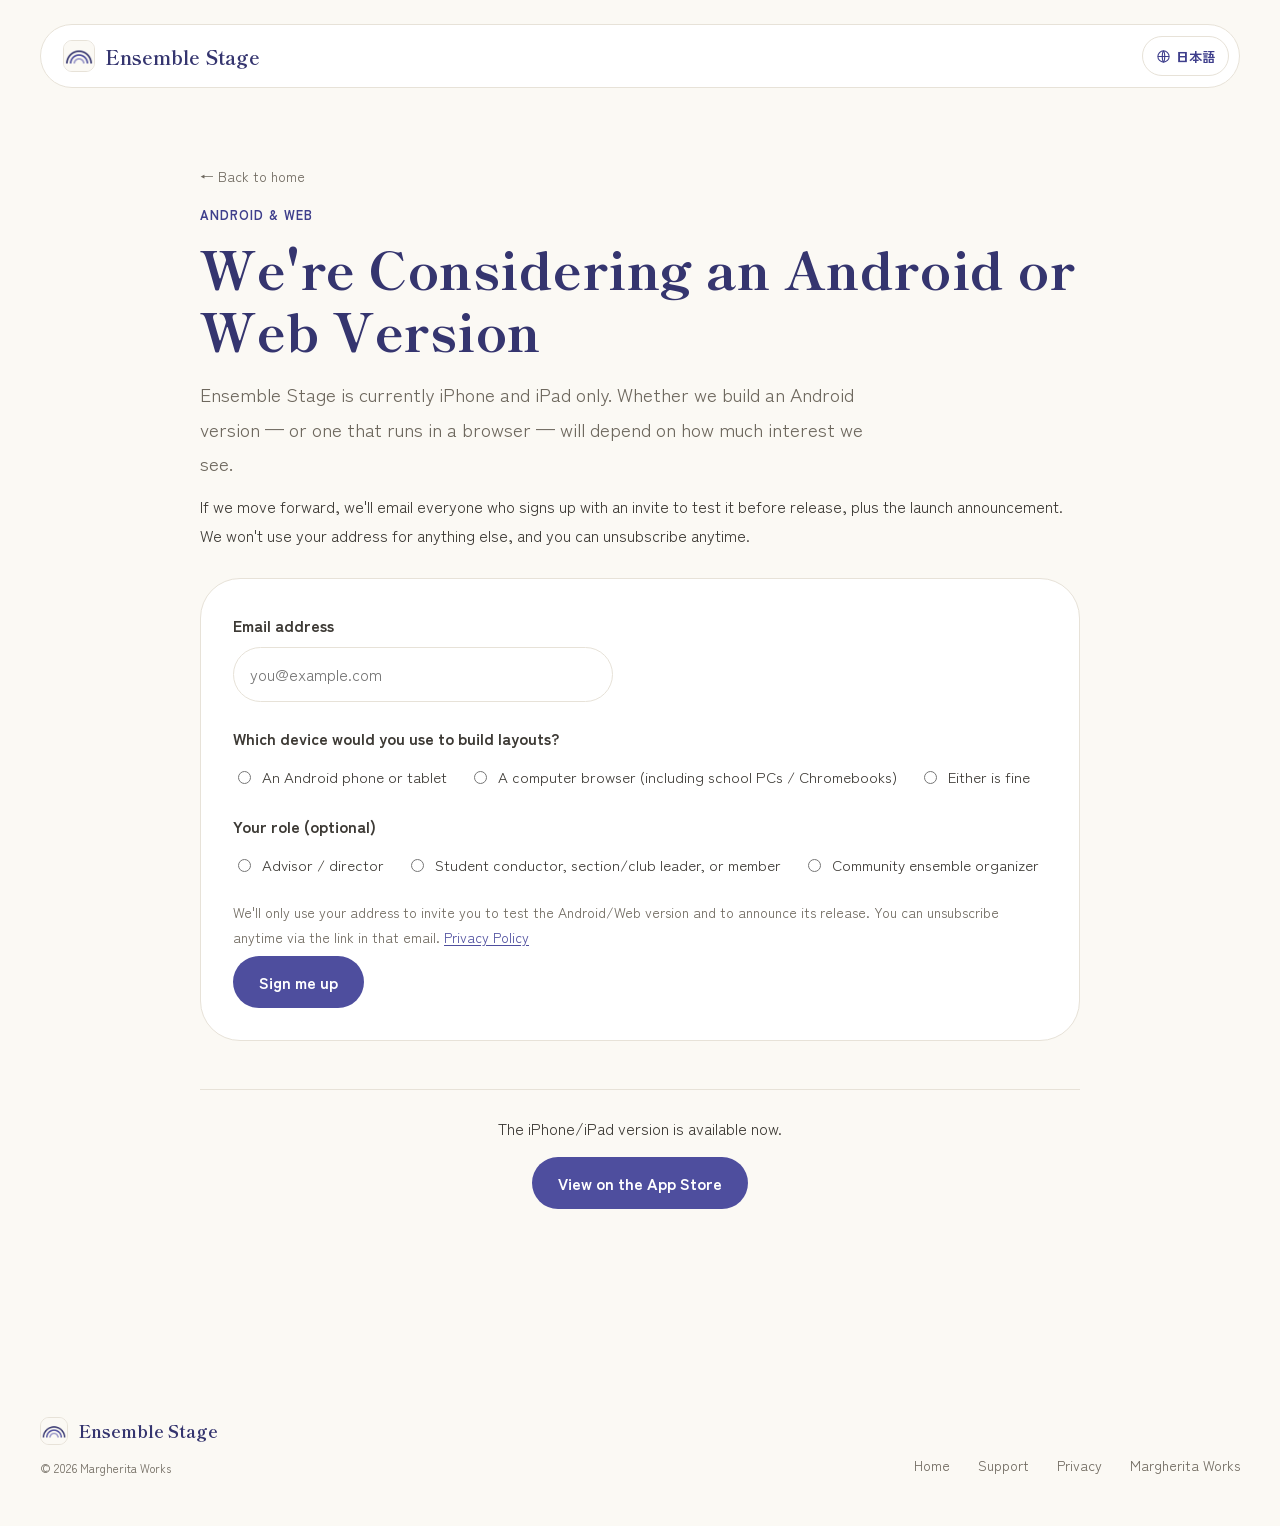
==== commit d09c8794: "言語切替を1ボタンの小さなトグルにして1行に収める - 幅広の「日本語/English」2ボタンをやめ、地球アイコン＋切替先（EN/日本語）の   コンパクトな1ボタン(.langtoggle)に置換" ====
--- a/android/index.html
+++ b/android/index.html
@@ -26,7 +26,7 @@
 <link rel="preconnect" href="https://fonts.googleapis.com">
 <link rel="preconnect" href="https://fonts.gstatic.com" crossorigin>
 <link rel="stylesheet" href="https://fonts.googleapis.com/css2?family=Shippori+Mincho+B1:wght@700;800&family=Zen+Kaku+Gothic+New:wght@400;500;700&display=swap">
-<link rel="stylesheet" href="../styles.css?v=9">
+<link rel="stylesheet" href="../styles.css?v=21">
 <script src="../lang.js"></script>
 </head>
 <body>
@@ -35,7 +35,7 @@
 <nav class="nav" aria-label="メイン">
 <a class="brand" href="../index.html"><img class="brand__icon" src="../assets/app-icon.png" width="32" height="32" alt=""><span class="lang-ja">吹奏楽セッティング</span><span class="lang-en">Ensemble Stage</span></a>
 <div class="nav__right">
-<div class="lang-switch" role="group" aria-label="Language"><button data-lang-btn="ja" type="button">日本語</button><button data-lang-btn="en" type="button">English</button></div>
+<button class="langtoggle" type="button" aria-label="Language / 言語切替" onclick="window.__setLang&&window.__setLang(document.documentElement.getAttribute('data-lang')==='en'?'ja':'en')"><svg width="15" height="15" viewBox="0 0 24 24" fill="none" stroke="currentColor" stroke-width="1.7" aria-hidden="true"><circle cx="12" cy="12" r="9"></circle><path d="M3 12h18"></path><path d="M12 3c2.6 2.7 2.6 15.3 0 18M12 3c-2.6 2.7-2.6 15.3 0 18"></path></svg><span class="lang-ja">EN</span><span class="lang-en">日本語</span></button>
 </div>
 </nav>
 </div>
--- a/styles.css
+++ b/styles.css
@@ -39,7 +39,7 @@
 }
 
 *, *::before, *::after { box-sizing: border-box; }
-html { scroll-behavior: smooth; scroll-padding-top: calc(96px + env(safe-area-inset-top, 0px)); -webkit-text-size-adjust: 100%; }
+html { scroll-behavior: smooth; scroll-padding-top: calc(96px + env(safe-area-inset-top, 0px)); -webkit-text-size-adjust: 100%; overflow-x: clip; }
 body {
   margin: 0;
   background: var(--bg);
@@ -49,6 +49,7 @@
   line-height: 1.8;
   padding-top: env(safe-area-inset-top, 0px);
   padding-bottom: env(safe-area-inset-bottom, 0px);
+  overflow-x: clip;
 }
 img, video { max-width: 100%; height: auto; display: block; }
 a { color: inherit; }
@@ -97,6 +98,8 @@
 .squiggle path { fill: none; stroke: var(--arch-inner); stroke-width: 7; stroke-linecap: round; }
 .lead { max-width: 700px; font-size: clamp(16px, 1.6vw, 19px); }
 .actions { display: flex; gap: 12px; flex-wrap: wrap; justify-content: center; padding-top: 4px; }
+/* flex カラムの子（見出し・リード等）が content 幅に広がってページを横にはみ出すのを防ぐ */
+.hero > * { max-width: 100%; min-width: 0; }
 
 /* 製品画面の枠：背景のにじみは画像の後ろだけに使う */
 .showcase { position: relative; overflow: hidden; padding: 40px var(--gutter); }
@@ -217,14 +220,21 @@
 @media (max-width: 760px) {
   :root { --gutter: 16px; --section-gap: 80px; --card-pad: 24px; --r-card: 28px; --r-frame: 36px; }
   .nav-wrap { padding-top: 12px; }
-  .nav { height: 56px; padding-left: 16px; gap: 10px; }
+  /* モバイルのナビは1行に収める：ブランド名＋サポート＋小さな言語切替。
+     文字とトグルを小さくして全部1行に入れる。App Store ボタンは隠す（同じCTAがヒーローにある）。 */
+  /* 1行：ブランド名＋サポート＋コンパクトな言語トグル。足りなければ名前だけ省略、
+     サポート・トグルは必ず全部見せる。App Store は隠す（ヒーローに同じCTA）。 */
+  .nav { height: 56px; padding: 0 12px 0 16px; gap: 10px; }
   .nav__links { display: none; }
-  .nav__support { display: inline-flex; align-items: center; min-height: 44px; padding: 0 12px; margin-left: auto; color: var(--accent); font-weight: 700; font-size: 14px; text-decoration: none; white-space: nowrap; }
-  .brand span { font-size: 16px; }
-  /* サブページ（言語切替あり）はモバイルでブランド名を隠しアイコンのみ表示。
-     言語切替・ボタンとの重なりを防ぐ。トップページのブランド（lang class 無し）は影響なし。 */
-  .brand .lang-ja, .brand .lang-en { display: none; }
-  .nav__right, .lang-switch { flex-shrink: 0; }
+  .nav__cta { display: none; }
+  .brand { flex: 1 1 auto; min-width: 0; }
+  .brand__icon { width: 26px; height: 26px; }
+  .brand span { font-size: 15px; min-width: 0; overflow: hidden; text-overflow: ellipsis; }
+  .nav__support { display: inline-flex; align-items: center; min-height: 44px; padding: 0 4px; color: var(--accent); font-weight: 700; font-size: 14px; text-decoration: none; white-space: nowrap; flex-shrink: 0; }
+  .nav__right, .langtoggle { flex-shrink: 0; }
+  .langtoggle { padding: 6px 10px; font-size: 12px; min-height: 36px; gap: 4px; }
+  /* ヒーロー見出しが狭い画面で横にはみ出す（＝ページ全体が横スクロールしナビがずれる）のを防ぐ */
+  .hero h1 { font-size: 34px; }
   .hero { padding: 56px 0 40px; }
   .actions .btn { width: 100%; }
   .grid--2, .grid--3, .grid--4 { grid-template-columns: 1fr; }
@@ -271,6 +281,11 @@
 .lang-switch { display: inline-flex; flex-shrink: 0; border: 1px solid var(--line); border-radius: var(--r-pill); overflow: hidden; background: var(--surface); }
 .lang-switch button { border: 0; background: transparent; color: var(--muted); font: 500 14px/1 var(--font-body); padding: 8px 13px; min-height: 40px; cursor: pointer; white-space: nowrap; }
 .lang-switch button.active { background: var(--accent); color: var(--on-accent); }
+
+/* コンパクトな言語トグル（1ボタンで日本語↔English を切替。地球アイコン＋切替先の言語名） */
+.langtoggle { display: inline-flex; align-items: center; gap: 5px; flex-shrink: 0; border: 1px solid var(--line); border-radius: var(--r-pill); background: var(--surface); color: var(--on-accent-tint); font: 700 13px/1 var(--font-body); padding: 8px 13px; min-height: 40px; cursor: pointer; white-space: nowrap; transition: border-color .08s ease-out, color .08s ease-out; }
+.langtoggle:hover { border-color: var(--accent); color: var(--accent); }
+.langtoggle svg { flex-shrink: 0; }
 
 /* 読みもの（プロース）ページ */
 .page { width: min(880px, 100% - 2 * var(--gutter)); margin-inline: auto; padding-top: 64px; padding-bottom: 24px; }
